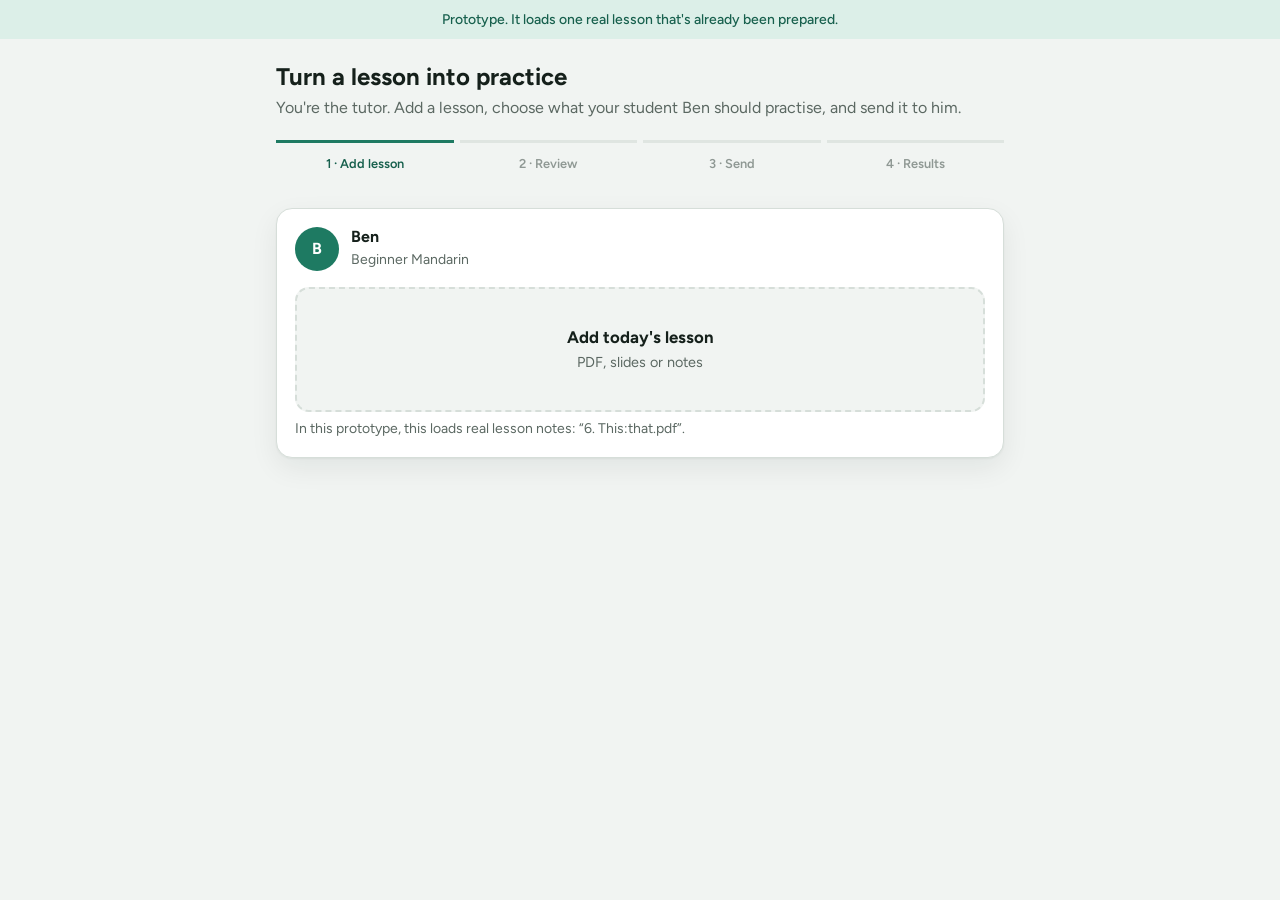
==== index.html @ 9fd8ceee "Show every lesson card by default in the tutor review Co-Authored-By: Claude Opus 5.5 <noreply@anthr" ====
<!doctype html>
<html lang="en">
<head>
<meta charset="utf-8">
<meta name="viewport" content="width=device-width,initial-scale=1,viewport-fit=cover">
<meta name="robots" content="noindex,nofollow">
<title>Tutor Practice</title>
<link rel="preconnect" href="https://fonts.googleapis.com">
<link rel="preconnect" href="https://fonts.gstatic.com" crossorigin>
<link rel="stylesheet" href="https://fonts.googleapis.com/css2?family=Figtree:wght@400;500;600;700&family=Noto+Serif+SC:wght@500;700&display=swap">
<link rel="stylesheet" href="app.css">
<style>
.banner { background: var(--accent-soft); color: var(--accent-text); padding: 9px 16px; font-size: .875rem; font-weight: 500; text-align: center; }
.wrap { max-width: 760px; margin: 0 auto; padding: 24px 16px 64px; }
.steps { display: grid; grid-template-columns: repeat(4, 1fr); gap: 6px; list-style: none; padding: 0; margin: 0 0 24px; }
.steps button { width: 100%; min-height: 44px; padding: 6px 4px; border: 0; border-top: 3px solid var(--line); background: none; color: var(--muted); font-size: .8rem; font-weight: 600; line-height: 1.2; }
.steps button[aria-current="step"] { color: var(--accent-text); border-color: var(--accent); }
.steps button.seen { border-color: var(--accent); }
.steps button:disabled { cursor: default; opacity: .65; }
.who { display: flex; align-items: center; gap: 12px; margin-bottom: 16px; }
.avatar { width: 44px; height: 44px; flex: none; border-radius: 50%; display: grid; place-items: center; background: var(--accent); color: var(--accent-ink); font-weight: 700; }
.who b { display: block; line-height: 1.25; }
.who span { color: var(--muted); font-size: .875rem; }
.drop { display: block; width: 100%; padding: 36px 16px; border: 2px dashed var(--line); border-radius: 14px; background: var(--bg); text-align: center; }
.drop:hover { border-color: var(--accent); }
.drop b { display: block; font-size: 1.05rem; }
.drop span { color: var(--muted); font-size: .9rem; }
.working { text-align: center; padding: 32px 8px; }
.working p { margin: 8px 0; color: var(--muted); }
.working p.on { color: var(--ink); font-weight: 600; }
.working p.done { color: var(--accent-text); }
.notes { margin-top: 10px; }
summary { min-height: 44px; display: flex; align-items: center; font-weight: 600; cursor: pointer; }
.notes pre { margin: 0; padding: 12px; border-radius: 10px; background: var(--bg); font: 400 .95rem/1.7 var(--font-hanzi); white-space: pre-wrap; overflow-wrap: anywhere; }
.row { display: grid; grid-template-columns: 24px minmax(0,1fr) auto; gap: 8px; align-items: center; padding: 10px 0; border-top: 1px solid var(--line); }
.row input[type=checkbox] { width: 22px; height: 22px; margin: 0; accent-color: var(--accent); }
.row.off .tx { opacity: .45; }
.tx input { display: block; width: 100%; padding: 1px 6px; margin-left: -6px; border: 1px solid transparent; border-radius: 6px; background: transparent; }
.tx input:hover, .tx input:focus { border-color: var(--line); background: var(--bg); }
.tx .f-zh { font-family: var(--font-hanzi); font-size: 1.15rem; font-weight: 500; }
.tx .f-py { color: var(--muted); font-size: .875rem; }
.tx .f-en { font-size: .95rem; }
.acts { display: flex; gap: 6px; align-items: center; }
.first { min-height: 44px; padding: 4px 10px; border: 1px solid var(--line); border-radius: 999px; background: var(--surface); color: var(--muted); font-size: .8rem; font-weight: 700; white-space: nowrap; }
.first[aria-pressed="true"] { background: var(--accent); border-color: var(--accent); color: var(--accent-ink); }
.add { display: grid; grid-template-columns: repeat(3, minmax(0,1fr)) auto; gap: 8px; }
.add input, textarea { width: 100%; min-height: 44px; padding: 8px 10px; border: 1px solid var(--line); border-radius: 10px; background: var(--bg); }
textarea { min-height: 84px; resize: vertical; }
.add .btn { width: auto; min-height: 44px; padding: 6px 16px; }
.lab { display: block; font-weight: 600; margin-bottom: 6px; }
.bar { position: sticky; bottom: 0; padding: 12px 0 calc(12px + env(safe-area-inset-bottom)); background: linear-gradient(transparent, var(--bg) 22%); }
.split { display: grid; grid-template-columns: 340px minmax(0,1fr); gap: 20px; align-items: start; }
.phone { width: 100%; max-width: 340px; margin: 0 auto; border: 8px solid var(--ink); border-radius: 30px; overflow: hidden; background: var(--bg); }
.phone iframe { display: block; width: 100%; height: 620px; border: 0; }
.stack { display: grid; gap: 10px; }
.stats { display: grid; grid-template-columns: repeat(3, 1fr); gap: 8px; margin-bottom: 16px; }
.stat { background: var(--bg); border-radius: 12px; padding: 12px 8px; text-align: center; }
.stat b { display: block; font-size: 1.5rem; line-height: 1.1; }
.stat span { color: var(--muted); font-size: .8rem; }
.miss { padding: 8px 0; border-top: 1px solid var(--line); }
@media (max-width: 680px) {
  .split { grid-template-columns: minmax(0,1fr); }
  .panel { padding: 16px; }
  .add { grid-template-columns: minmax(0,1fr); }
  .add .btn { width: 100%; }
}
</style>
</head>
<body>
<div class="banner">Prototype. It loads one real lesson that's already been prepared.</div>
<main class="wrap">
  <h1>Turn a lesson into practice</h1>
  <p class="sub">You're the tutor. Add a lesson, choose what your student Ben should practise, and send it to him.</p>
  <ol class="steps" id="steps"></ol>
  <div id="view"></div>
</main>
<script src="shared.js"></script>
<script src="lesson.js"></script>
<script>
const STEPS = ["1 · Add lesson", "2 · Review", "3 · Send", "4 · Results"];
const STARRED = ["我做了按摩。", "我没有做按摩。"];
const cards = LESSON.cards.map(c => ({ ...c, on: true, star: STARRED.includes(c.zh) }));
const state = { step: 0, reached: 0, note: "Nice work today! Spend a few minutes on 了 and 没有 before our next lesson.", sent: [], link: "" };
let added = 0;

const chosen = () => cards.filter(c => c.on);
const byId = id => cards.find(c => c.id === id);

function go(n) {
  player.pause();
  state.step = n; state.reached = Math.max(state.reached, n);
  render(); window.scrollTo(0, 0);
}

function renderSteps() {
  $("steps").innerHTML = STEPS.map((s, i) =>
    `<li><button type="button" data-go="${i}" class="${i <= state.reached ? "seen" : ""}"${i === state.step ? ' aria-current="step"' : ""}${i > state.reached ? " disabled" : ""}>${s}</button></li>`).join("");
}

function whoHTML(extra) {
  return `<div class="who"><div class="avatar" aria-hidden="true">B</div><div><b>Ben</b><span>${extra}</span></div></div>`;
}

function renderAdd() {
  $("view").innerHTML = `<section class="panel">
    ${whoHTML("Beginner Mandarin")}
    <button type="button" class="drop" id="drop"><b>Add today's lesson</b><span>PDF, slides or notes</span></button>
    <p class="hint">In this prototype, this loads real lesson notes: “${esc(LESSON.file)}”.</p>
  </section>`;
  $("drop").onclick = work;
}

function work() {
  const lines = ["Reading " + LESSON.file, "Pulling out sentences and words", "Making practice cards"];
  $("view").innerHTML = `<section class="panel working" aria-live="polite">${lines.map(l => `<p>${esc(l)}</p>`).join("")}</section>`;
  const ps = [...document.querySelectorAll(".working p")];
  let i = 0;
  const tick = () => {
    ps.forEach((p, j) => { p.className = j < i ? "done" : j === i ? "on" : ""; });
    if (i++ < lines.length) setTimeout(tick, 650); else go(1);
  };
  tick();
}

function rowHTML(c) {
  return `<div class="row${c.on ? "" : " off"}" data-row="${c.id}">
    <input type="checkbox" data-card="${c.id}" aria-label="Include ${esc(c.zh)}"${c.on ? " checked" : ""}>
    <div class="tx">
      <input class="f-zh" data-field="zh" data-id="${c.id}" value="${esc(c.zh)}" aria-label="Chinese">
      <input class="f-py" data-field="py" data-id="${c.id}" value="${esc(c.py)}" aria-label="Pinyin">
      <input class="f-en" data-field="en" data-id="${c.id}" value="${esc(c.en)}" aria-label="English">
    </div>
    <div class="acts">
      <button type="button" class="first" data-star="${c.id}" aria-pressed="${c.star}">★ First</button>
      <button type="button" class="say" data-say="${c.id}" aria-label="Play ${esc(c.zh)}">${ICON_SOUND}</button>
    </div>
  </div>`;
}

function sectionHTML(title, list) {
  return list.length ? `<h2 style="margin-top:14px">${title}</h2>${list.map(rowHTML).join("")}` : "";
}

function renderReview() {
  $("view").innerHTML = `<section class="panel"><h2>Here are all the cards from your lesson</h2>
      <p class="hint">Tap any text to fix it. Tap ★ First on what Ben should practise first. Untick anything you don't want to send.</p>
      <details class="notes"><summary>Your notes: ${esc(LESSON.file)}</summary><pre>${esc(LESSON.notes)}</pre></details></section>
    <section class="panel">${sectionHTML("Sentences", cards.filter(c => c.kind === "s"))}${sectionHTML("Words", cards.filter(c => c.kind === "w"))}</section>
    <section class="panel"><h2>Add a card</h2><form class="add" id="add">
      <input id="newzh" placeholder="Chinese" aria-label="Chinese" required>
      <input id="newpy" placeholder="Pinyin" aria-label="Pinyin" required>
      <input id="newen" placeholder="English" aria-label="English" required>
      <button class="btn" type="submit">Add</button></form></section>
    <section class="panel"><label class="lab" for="note">Message to Ben</label><textarea id="note">${esc(state.note)}</textarea></section>
    <div class="bar"><button type="button" class="btn" id="send"></button></div>`;
  updateCount();
  $("note").oninput = e => { state.note = e.target.value; };
  $("add").onsubmit = e => {
    e.preventDefault();
    const zh = $("newzh").value.trim();
    cards.push({ id: "new" + (++added), zh, py: $("newpy").value.trim(), en: $("newen").value.trim(), kind: /[。？！]/.test(zh) ? "s" : "w", core: true, on: true, star: false });
    render();
  };
  $("send").onclick = send;
}

function updateCount() {
  const n = chosen().length, b = $("send");
  b.textContent = `Send ${n} card${n === 1 ? "" : "s"} to Ben`;
  b.disabled = !n;
}

function send() {
  state.sent = chosen();
  const pack = { t: LESSON.title, n: state.note, c: state.sent.map(c => [c.id, c.zh, c.py, c.en, c.kind, c.star ? 1 : 0]) };
  state.link = "student.html#" + encodePack(pack);
  writeResults({});
  go(2);
}

function renderSend() {
  const url = new URL(state.link, location.href).href;
  $("view").innerHTML = `<div class="split">
    <div class="phone"><iframe src="${state.link}" title="Ben's practice page"></iframe></div>
    <section class="panel"><h2>This is Ben's real page</h2>
      <p class="hint">It has the cards and edits you just chose, your starred cards first, and your message on top. Try a few cards and mark some as “Again”.</p>
      <div class="stack" style="margin-top:14px">
        <button type="button" class="btn ghost" id="copy">Copy Ben's link</button>
        <a class="btn ghost" href="${state.link}" target="_blank" rel="noopener">Open full page</a>
        <button type="button" class="btn" id="next">See Ben's results</button>
      </div></section></div>`;
  $("copy").onclick = async e => {
    try { await navigator.clipboard.writeText(url); e.target.textContent = "Copied"; }
    catch (err) { prompt("Copy Ben's link:", url); }
  };
  $("next").onclick = () => go(3);
}

function renderResults() {
  const r = readResults();
  const done = state.sent.filter(c => r[c.id]);
  const hard = state.sent.filter(c => r[c.id] && r[c.id].again);
  const got = done.filter(c => r[c.id].got);
  $("view").innerHTML = `<section class="panel">
      ${whoHTML("Before your next lesson")}
      <div class="stats">
        <div class="stat"><b>${done.length} / ${state.sent.length}</b><span>practised</span></div>
        <div class="stat"><b>${got.length}</b><span>got it</span></div>
        <div class="stat"><b>${hard.length}</b><span>needed another try</span></div>
      </div>
      <h2>Start the next lesson with these</h2>
      ${hard.length ? hard.map(c => `<div class="miss"><div class="zh">${esc(c.zh)}</div><div class="py">${esc(c.py)} · ${esc(c.en)}</div></div>`).join("")
        : `<p class="hint">${done.length ? "Nothing to go over yet." : "Nothing yet. Practise a few cards on Ben's page and mark some as “Again”."}</p>`}
      <p class="hint">Prototype: results only show if Ben's page was opened in this browser. A real version would send them to the tutor from any device.</p>
    </section>
    <button type="button" class="btn ghost" id="restart">Start again</button>`;
  $("restart").onclick = () => location.reload();
}

function render() {
  renderSteps();
  [renderAdd, renderReview, renderSend, renderResults][state.step]();
}

document.addEventListener("click", e => {
  const t = e.target.closest("[data-go],[data-star],[data-say]");
  if (!t) return;
  if (t.dataset.go !== undefined) return go(Number(t.dataset.go));
  if (t.dataset.say) { const c = byId(t.dataset.say); return playCard(c.id, c.zh); }
  const c = byId(t.dataset.star);
  c.star = !c.star;
  t.setAttribute("aria-pressed", c.star);
  if (c.star && !c.on) { c.on = true; const b = document.querySelector(`[data-card="${c.id}"]`); b.checked = true; b.closest(".row").classList.remove("off"); updateCount(); }
});
document.addEventListener("change", e => {
  if (!e.target.dataset.card) return;
  byId(e.target.dataset.card).on = e.target.checked;
  e.target.closest(".row").classList.toggle("off", !e.target.checked);
  updateCount();
});
document.addEventListener("input", e => {
  const f = e.target.dataset.field;
  if (f) byId(e.target.dataset.id)[f] = e.target.value;
});
window.addEventListener("storage", () => { if (state.step === 3) renderResults(); });

render();
</script>
</body>
</html>
---- app.css ----
:root {
  --bg: #F1F4F2; --surface: #FFFFFF; --ink: #15201B; --muted: #5B6862; --line: #D6DED9;
  --accent: #1E7A62; --accent-soft: #DCEFE8; --accent-ink: #FFFFFF; --accent-text: #17604D;
  --seal: #B0392D; --seal-soft: #F6E1DE;
  --shadow: 0 1px 2px rgba(21,32,27,.05), 0 10px 28px rgba(21,32,27,.07);
  --font-hanzi: "Noto Serif SC", "Songti SC", "SimSun", serif;
  --font-body: "Figtree", system-ui, -apple-system, "Segoe UI", sans-serif;
}
@media (prefers-color-scheme: dark) {
  :root {
    --bg: #0E1412; --surface: #17201C; --ink: #E6EDE9; --muted: #92A39B; --line: #2A3631;
    --accent: #4DB393; --accent-soft: #1C3A30; --accent-ink: #0E1412; --accent-text: #7FD4B8; --seal: #E2796C; --seal-soft: #3A211E;
    --shadow: 0 1px 2px rgba(0,0,0,.3), 0 10px 28px rgba(0,0,0,.28);
    color-scheme: dark;
  }
}
* { box-sizing: border-box; }
html { -webkit-text-size-adjust: 100%; }
body { margin: 0; background: var(--bg); color: var(--ink); font: 400 16px/1.5 var(--font-body); }
button, input, textarea { font: inherit; color: inherit; }
button { cursor: pointer; }
:focus-visible { outline: 2px solid var(--accent); outline-offset: 2px; }
[hidden] { display: none !important; }
h1 { font-size: 1.5rem; line-height: 1.2; margin: 0 0 4px; font-weight: 700; }
h2 { font-size: 1rem; margin: 0 0 8px; font-weight: 700; }
.sub, .hint { color: var(--muted); }
.sub { margin: 0 0 20px; }
.hint { font-size: .875rem; margin: 6px 0 0; }
.panel { background: var(--surface); border: 1px solid var(--line); border-radius: 16px; padding: 18px; box-shadow: var(--shadow); margin-bottom: 16px; }
.btn { display: block; width: 100%; min-height: 50px; padding: 10px 16px; border: 1px solid var(--accent); border-radius: 12px; background: var(--accent); color: var(--accent-ink); font-weight: 700; text-align: center; text-decoration: none; }
.btn.ghost { background: transparent; color: var(--accent-text); border-color: var(--line); }
.btn.again { background: var(--seal-soft); color: var(--seal); border-color: var(--seal); }
.say { width: 44px; height: 44px; flex: none; border: 1px solid var(--line); border-radius: 50%; background: var(--surface); color: var(--accent-text); display: grid; place-items: center; padding: 0; }
.zh { font-family: var(--font-hanzi); font-size: 1.15rem; font-weight: 500; line-height: 1.35; }
.py { color: var(--muted); font-size: .875rem; }
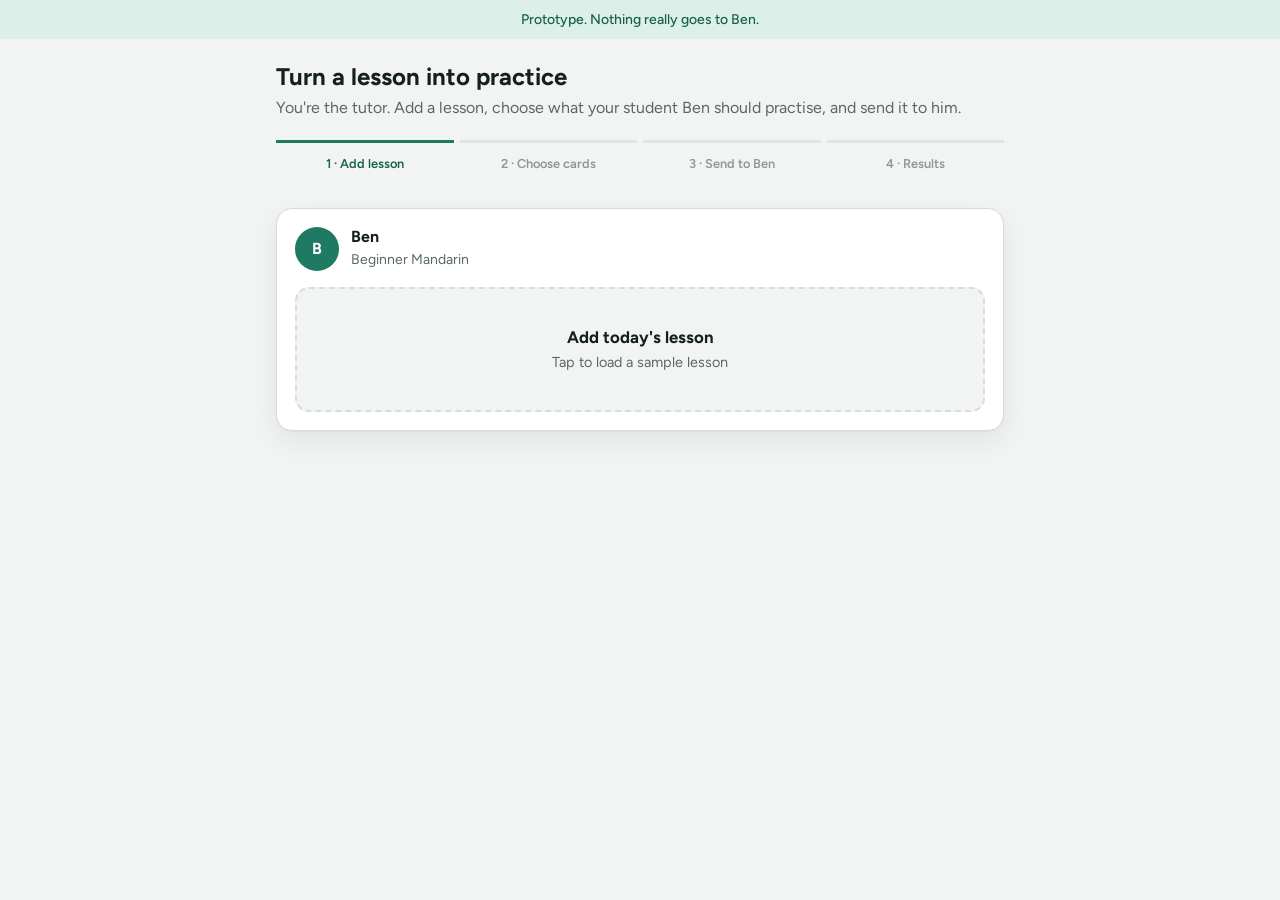
==== commit 41fa5fdf: "Apply product review fixes to the tutor and student flows Co-Authored-By: Claude Opus 5.5 <noreply@a" ====
--- a/index.html
+++ b/index.html
@@ -29,10 +29,7 @@
 .working p { margin: 8px 0; color: var(--muted); }
 .working p.on { color: var(--ink); font-weight: 600; }
 .working p.done { color: var(--accent-text); }
-.notes { margin-top: 10px; }
-summary { min-height: 44px; display: flex; align-items: center; font-weight: 600; cursor: pointer; }
-.notes pre { margin: 0; padding: 12px; border-radius: 10px; background: var(--bg); font: 400 .95rem/1.7 var(--font-hanzi); white-space: pre-wrap; overflow-wrap: anywhere; }
-.row { display: grid; grid-template-columns: 24px minmax(0,1fr) auto; gap: 8px; align-items: center; padding: 10px 0; border-top: 1px solid var(--line); }
+.row { display: grid; grid-template-columns: 24px minmax(0,1fr); gap: 4px 8px; align-items: center; padding: 10px 0; border-top: 1px solid var(--line); }
 .row input[type=checkbox] { width: 22px; height: 22px; margin: 0; accent-color: var(--accent); }
 .row.off .tx { opacity: .45; }
 .tx input { display: block; width: 100%; padding: 1px 6px; margin-left: -6px; border: 1px solid transparent; border-radius: 6px; background: transparent; }
@@ -40,7 +37,7 @@
 .tx .f-zh { font-family: var(--font-hanzi); font-size: 1.15rem; font-weight: 500; }
 .tx .f-py { color: var(--muted); font-size: .875rem; }
 .tx .f-en { font-size: .95rem; }
-.acts { display: flex; gap: 6px; align-items: center; }
+.acts { grid-column: 2; display: flex; gap: 6px; align-items: center; }
 .first { min-height: 44px; padding: 4px 10px; border: 1px solid var(--line); border-radius: 999px; background: var(--surface); color: var(--muted); font-size: .8rem; font-weight: 700; white-space: nowrap; }
 .first[aria-pressed="true"] { background: var(--accent); border-color: var(--accent); color: var(--accent-ink); }
 .add { display: grid; grid-template-columns: repeat(3, minmax(0,1fr)) auto; gap: 8px; }
@@ -51,7 +48,7 @@
 .bar { position: sticky; bottom: 0; padding: 12px 0 calc(12px + env(safe-area-inset-bottom)); background: linear-gradient(transparent, var(--bg) 22%); }
 .split { display: grid; grid-template-columns: 340px minmax(0,1fr); gap: 20px; align-items: start; }
 .phone { width: 100%; max-width: 340px; margin: 0 auto; border: 8px solid var(--ink); border-radius: 30px; overflow: hidden; background: var(--bg); }
-.phone iframe { display: block; width: 100%; height: 620px; border: 0; }
+.phone iframe { display: block; width: 100%; height: 760px; border: 0; }
 .stack { display: grid; gap: 10px; }
 .stats { display: grid; grid-template-columns: repeat(3, 1fr); gap: 8px; margin-bottom: 16px; }
 .stat { background: var(--bg); border-radius: 12px; padding: 12px 8px; text-align: center; }
@@ -60,6 +57,7 @@
 .miss { padding: 8px 0; border-top: 1px solid var(--line); }
 @media (max-width: 680px) {
   .split { grid-template-columns: minmax(0,1fr); }
+  .split .panel { order: -1; margin-bottom: 0; }
   .panel { padding: 16px; }
   .add { grid-template-columns: minmax(0,1fr); }
   .add .btn { width: 100%; }
@@ -67,28 +65,31 @@
 </style>
 </head>
 <body>
-<div class="banner">Prototype. It loads one real lesson that's already been prepared.</div>
+<div class="banner">Prototype. Nothing really goes to Ben.</div>
 <main class="wrap">
-  <h1>Turn a lesson into practice</h1>
-  <p class="sub">You're the tutor. Add a lesson, choose what your student Ben should practise, and send it to him.</p>
+  <div id="intro"><h1>Turn a lesson into practice</h1>
+  <p class="sub">You're the tutor. Add a lesson, choose what your student Ben should practise, and send it to him.</p></div>
   <ol class="steps" id="steps"></ol>
   <div id="view"></div>
 </main>
 <script src="shared.js"></script>
 <script src="lesson.js"></script>
 <script>
-const STEPS = ["1 · Add lesson", "2 · Review", "3 · Send", "4 · Results"];
+const STEPS = ["1 · Add lesson", "2 · Choose cards", "3 · Send to Ben", "4 · Results"];
 const STARRED = ["我做了按摩。", "我没有做按摩。"];
-const cards = LESSON.cards.map(c => ({ ...c, on: true, star: STARRED.includes(c.zh) }));
+const cards = LESSON.cards.map(c => ({ ...c, recorded: c.zh, on: true, star: STARRED.includes(c.zh) }));
 const state = { step: 0, reached: 0, note: "Nice work today! Spend a few minutes on 了 and 没有 before our next lesson.", sent: [], link: "" };
 let added = 0;
 
 const chosen = () => cards.filter(c => c.on);
 const byId = id => cards.find(c => c.id === id);
+// A recording only matches the Chinese it was made from, so an edited card uses the device's voice
+const clipId = c => c.recorded && c.recorded !== c.zh ? "new-" + c.id : c.id;
 
 function go(n) {
   player.pause();
   state.step = n; state.reached = Math.max(state.reached, n);
+  if (n === 2) buildLink();
   render(); window.scrollTo(0, 0);
 }
 
@@ -104,8 +105,7 @@
 function renderAdd() {
   $("view").innerHTML = `<section class="panel">
     ${whoHTML("Beginner Mandarin")}
-    <button type="button" class="drop" id="drop"><b>Add today's lesson</b><span>PDF, slides or notes</span></button>
-    <p class="hint">In this prototype, this loads real lesson notes: “${esc(LESSON.file)}”.</p>
+    <button type="button" class="drop" id="drop"><b>Add today's lesson</b><span>Tap to load a sample lesson</span></button>
   </section>`;
   $("drop").onclick = work;
 }
@@ -143,8 +143,7 @@
 
 function renderReview() {
   $("view").innerHTML = `<section class="panel"><h2>Here are all the cards from your lesson</h2>
-      <p class="hint">Tap any text to fix it. Tap ★ First on what Ben should practise first. Untick anything you don't want to send.</p>
-      <details class="notes"><summary>Your notes: ${esc(LESSON.file)}</summary><pre>${esc(LESSON.notes)}</pre></details></section>
+      <p class="hint">Tap any text to fix it. Tap ★ First on what Ben should practise first. Untick anything you don't want to send. Two are starred to match your message.</p></section>
     <section class="panel">${sectionHTML("Sentences", cards.filter(c => c.kind === "s"))}${sectionHTML("Words", cards.filter(c => c.kind === "w"))}</section>
     <section class="panel"><h2>Add a card</h2><form class="add" id="add">
       <input id="newzh" placeholder="Chinese" aria-label="Chinese" required>
@@ -158,39 +157,46 @@
   $("add").onsubmit = e => {
     e.preventDefault();
     const zh = $("newzh").value.trim();
-    cards.push({ id: "new" + (++added), zh, py: $("newpy").value.trim(), en: $("newen").value.trim(), kind: /[。？！]/.test(zh) ? "s" : "w", core: true, on: true, star: false });
+    const id = "new" + (++added);
+    cards.push({ id, zh, py: $("newpy").value.trim(), en: $("newen").value.trim(), kind: /[。？！]/.test(zh) ? "s" : "w", on: true, star: false });
     render();
+    const row = document.querySelector(`[data-row="${id}"]`);
+    row.querySelector(".acts").insertAdjacentHTML("beforeend", `<span class="hint" style="margin:0">Added</span>`);
+    row.scrollIntoView({ block: "center" });
   };
   $("send").onclick = send;
 }
 
 function updateCount() {
   const n = chosen().length, b = $("send");
-  b.textContent = `Send ${n} card${n === 1 ? "" : "s"} to Ben`;
+  b.textContent = "See what Ben gets";
   b.disabled = !n;
 }
 
-function send() {
-  state.sent = chosen();
+function send() { go(2); }
+
+// Rebuilt whenever step 3 opens, so Ben's page always has the latest choices
+function buildLink() {
+  state.sent = chosen().map(c => ({ ...c, id: clipId(c) }));
   const pack = { t: LESSON.title, n: state.note, c: state.sent.map(c => [c.id, c.zh, c.py, c.en, c.kind, c.star ? 1 : 0]) };
-  state.link = "student.html#" + encodePack(pack);
-  writeResults({});
-  go(2);
+  const link = "student.html#" + encodePack(pack);
+  if (link !== state.link) writeResults({});
+  state.link = link;
 }
 
 function renderSend() {
   const url = new URL(state.link, location.href).href;
   $("view").innerHTML = `<div class="split">
     <div class="phone"><iframe src="${state.link}" title="Ben's practice page"></iframe></div>
-    <section class="panel"><h2>This is Ben's real page</h2>
-      <p class="hint">It has the cards and edits you just chose, your starred cards first, and your message on top. Try a few cards and mark some as “Again”.</p>
+    <section class="panel"><h2>Here's what Ben gets</h2>
+      <p class="hint">Nothing has gone to Ben yet. Try a few cards as Ben and tap Again on some. Then send him the link.</p>
       <div class="stack" style="margin-top:14px">
-        <button type="button" class="btn ghost" id="copy">Copy Ben's link</button>
-        <a class="btn ghost" href="${state.link}" target="_blank" rel="noopener">Open full page</a>
-        <button type="button" class="btn" id="next">See Ben's results</button>
+        <button type="button" class="btn" id="copy">Copy Ben's link</button>
+        <p class="hint" id="copied" hidden>Copied. Paste it in your chat with Ben.</p>
+        <button type="button" class="btn ghost" id="next">See Ben's results</button>
       </div></section></div>`;
   $("copy").onclick = async e => {
-    try { await navigator.clipboard.writeText(url); e.target.textContent = "Copied"; }
+    try { await navigator.clipboard.writeText(url); $("copied").hidden = false; }
     catch (err) { prompt("Copy Ben's link:", url); }
   };
   $("next").onclick = () => go(3);
@@ -200,24 +206,26 @@
   const r = readResults();
   const done = state.sent.filter(c => r[c.id]);
   const hard = state.sent.filter(c => r[c.id] && r[c.id].again);
-  const got = done.filter(c => r[c.id].got);
+  const got = done.filter(c => r[c.id].got && !r[c.id].again);
   $("view").innerHTML = `<section class="panel">
-      ${whoHTML("Before your next lesson")}
+      ${whoHTML("Since today's lesson")}
       <div class="stats">
         <div class="stat"><b>${done.length} / ${state.sent.length}</b><span>practised</span></div>
-        <div class="stat"><b>${got.length}</b><span>got it</span></div>
+        <div class="stat"><b>${got.length}</b><span>got it first try</span></div>
         <div class="stat"><b>${hard.length}</b><span>needed another try</span></div>
       </div>
       <h2>Start the next lesson with these</h2>
       ${hard.length ? hard.map(c => `<div class="miss"><div class="zh">${esc(c.zh)}</div><div class="py">${esc(c.py)} · ${esc(c.en)}</div></div>`).join("")
-        : `<p class="hint">${done.length ? "Nothing to go over yet." : "Nothing yet. Practise a few cards on Ben's page and mark some as “Again”."}</p>`}
-      <p class="hint">Prototype: results only show if Ben's page was opened in this browser. A real version would send them to the tutor from any device.</p>
+        : done.length ? `<p class="hint">Nothing to go over yet.</p>`
+        : `<p class="hint">Nothing yet. Try some cards as Ben.</p><button type="button" class="btn" data-go="2" style="margin-top:10px">Back to Ben's page</button>`}
+      <p class="hint">Prototype: these are your own taps from step 3. In the real app, Ben's appear here.</p>
     </section>
     <button type="button" class="btn ghost" id="restart">Start again</button>`;
   $("restart").onclick = () => location.reload();
 }
 
 function render() {
+  $("intro").hidden = state.step !== 0;
   renderSteps();
   [renderAdd, renderReview, renderSend, renderResults][state.step]();
 }
@@ -226,7 +234,7 @@
   const t = e.target.closest("[data-go],[data-star],[data-say]");
   if (!t) return;
   if (t.dataset.go !== undefined) return go(Number(t.dataset.go));
-  if (t.dataset.say) { const c = byId(t.dataset.say); return playCard(c.id, c.zh); }
+  if (t.dataset.say) { const c = byId(t.dataset.say); return playCard(clipId(c), c.zh); }
   const c = byId(t.dataset.star);
   c.star = !c.star;
   t.setAttribute("aria-pressed", c.star);
